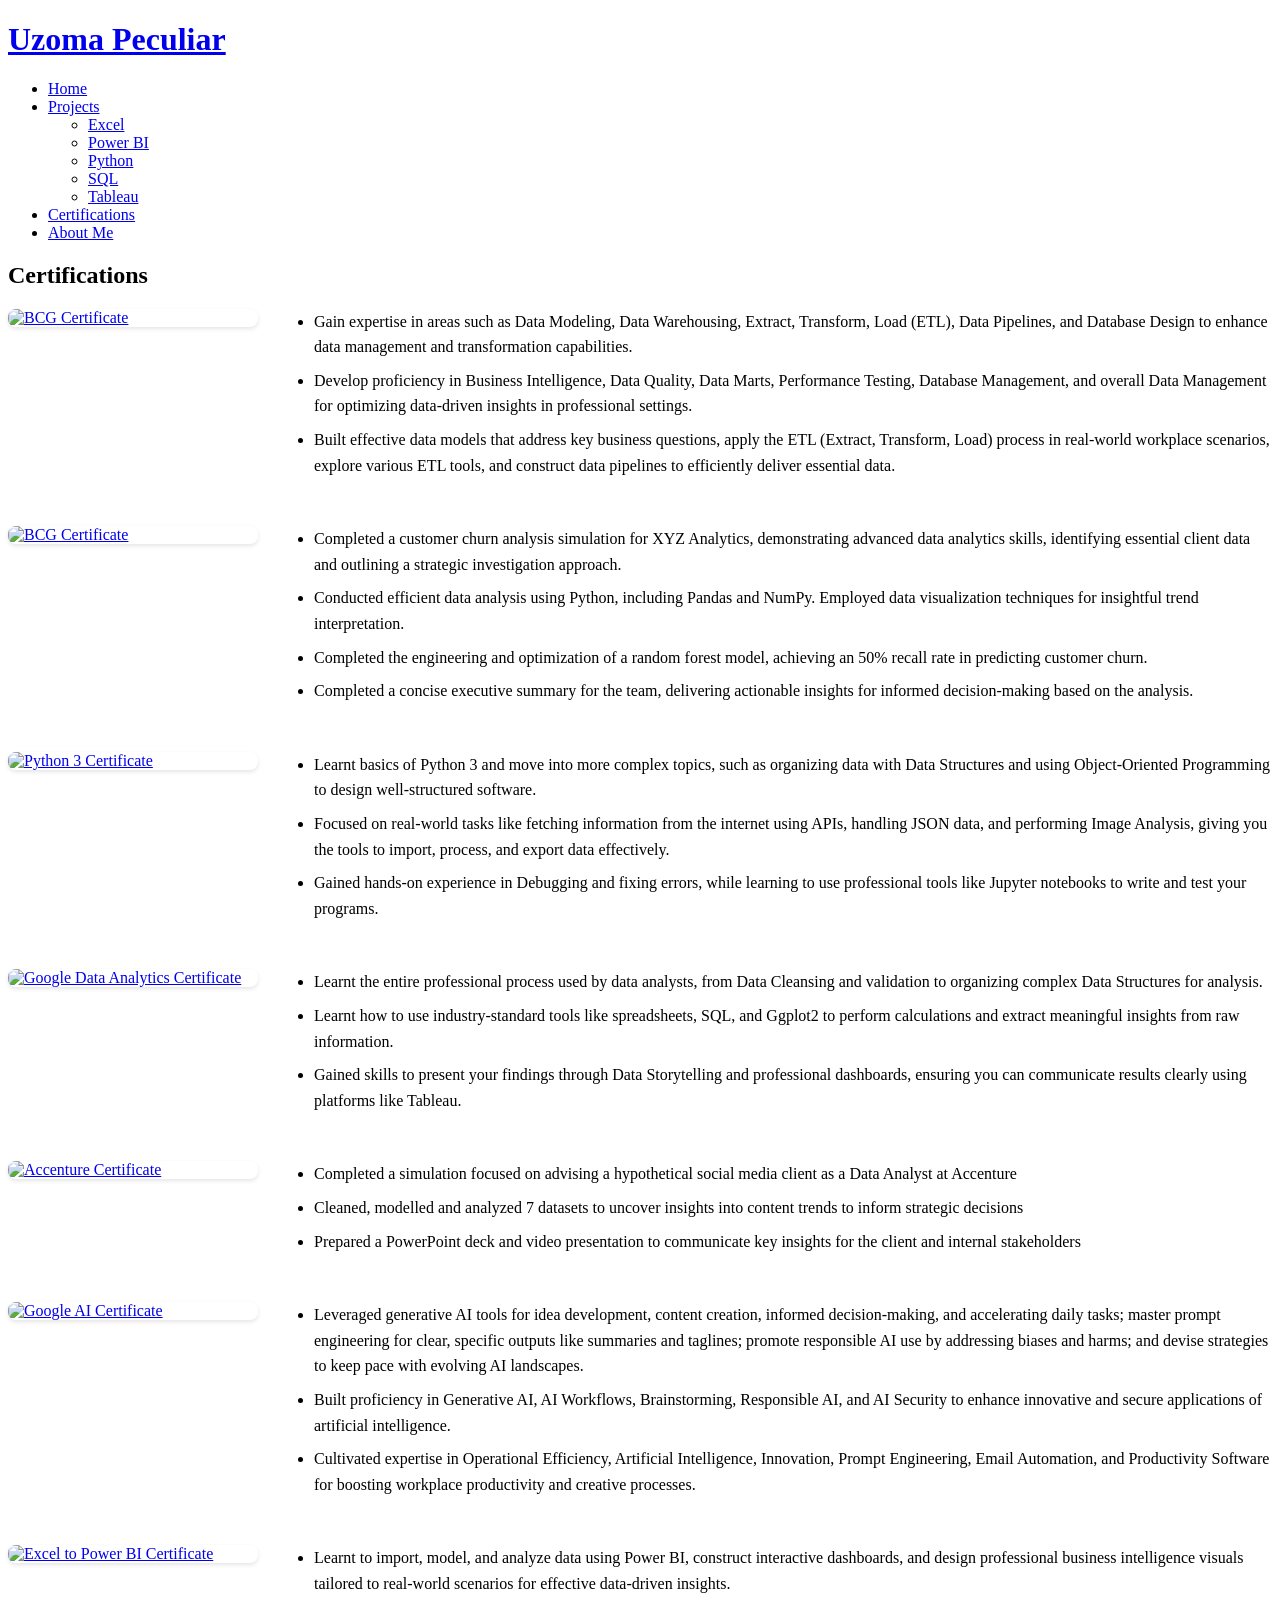
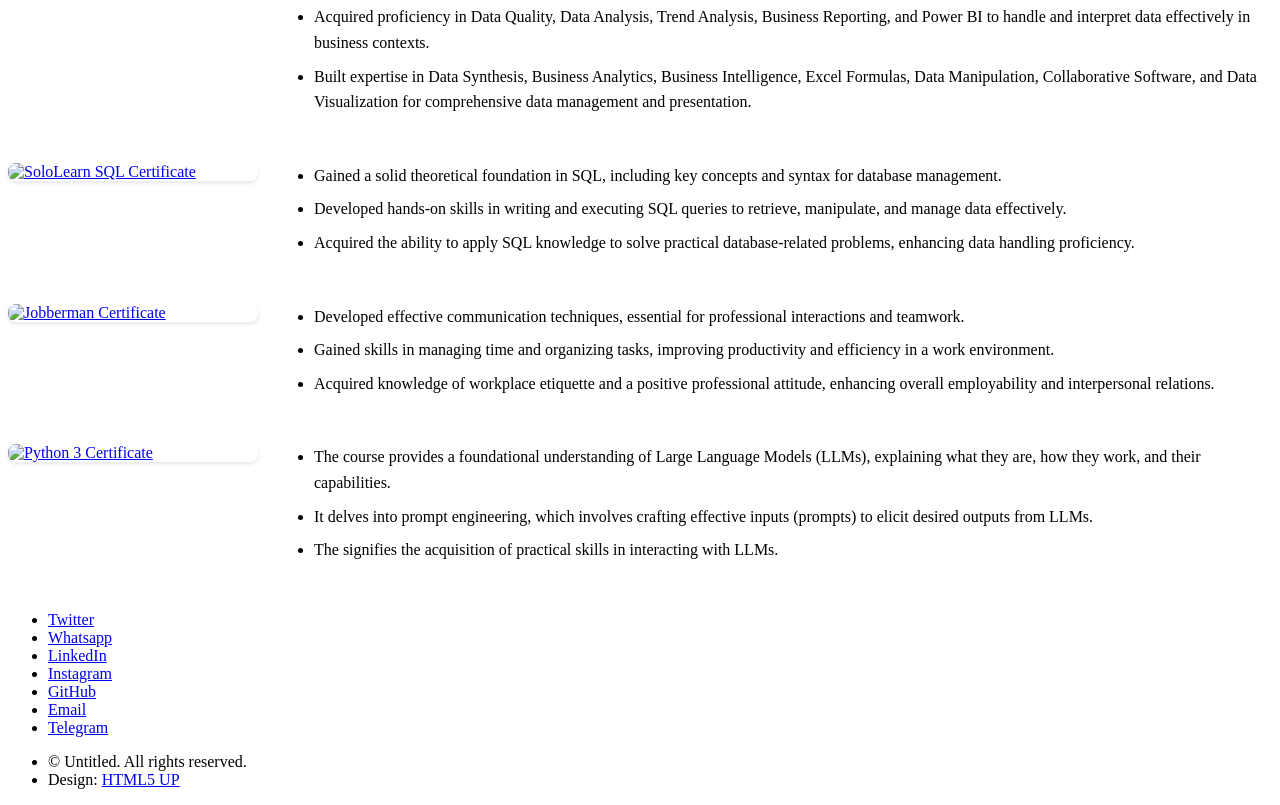
==== Certificates.html @ 3e40eab6 "Add files via upload" ====
<!DOCTYPE HTML>
<html>
	<head>
		<title>Certifications - Data Analyst Portfolio</title>
		<meta charset="utf-8" />
		<meta name="viewport" content="width=device-width, initial-scale=1, user-scalable=no" />
		<link rel="stylesheet" href="assets/css/main.css" />
		<link rel="preconnect" href="https://fonts.googleapis.com">
		<link rel="preconnect" href="https://fonts.gstatic.com" crossorigin>
		<link href="https://fonts.googleapis.com/css2?family=Inter:wght@400;500;600;700&family=Montserrat:wght@400;500;600;700&display=swap" rel="stylesheet">
		<noscript><link rel="stylesheet" href="assets/css/noscript.css" /></noscript>
		<style>
			.certificate-container {
				display: flex;
				align-items: flex-start;
				margin-bottom: 2.5em;
				gap: 2em; /* Adds consistent spacing between image and text */
			}
			.certificate-image {
				flex: 0 0 auto;
				width: 30%; /* Relative width for better scaling */
				max-width: 250px; /* Prevents images from getting too large */
				min-width: 150px; /* Ensures images don't shrink too much */
			}
			.certificate-image img {
				width: 100%;
				height: auto;
				display: block;
				border-radius: 8px; /* Optional: adds subtle rounding for aesthetics */
				box-shadow: 0 2px 4px rgba(0, 0, 0, 0.1); /* Optional: subtle shadow */
			}
			.certificate-text {
				flex: 1;
				font-size: 1em; /* Adjust font size for better readability */
				line-height: 1.6; /* Improves text readability */
			}
			.certificate-text ul {
				margin: 0;
				padding-left: 1.5em;
			}
			.certificate-text li {
				margin-bottom: 0.5em;
			}
			@media screen and (max-width: 768px) {
				.certificate-container {
					flex-direction: column;
					gap: 1.5em;
				}
				.certificate-image {
					width: 100%;
					max-width: 100%;
					min-width: 0;
				}
				.certificate-text {
					font-size: 0.9em;
				}
			}
			@media screen and (max-width: 480px) {
				.certificate-text {
					font-size: 0.85em;
				}
			}
		</style>
	</head>
	<!-- Google Analytics -->
	<script async src="https://www.googletagmanager.com/gtag/js?id=G-QE772HBETN"></script>  <!-- Replace ID -->
	<script>
  		window.dataLayer = window.dataLayer || [];
  		function gtag(){dataLayer.push(arguments);}
  		gtag('js', new Date());
  		gtag('config', 'G-QE772HBETN');
	</script>
	<body class="is-preload">
		<div id="page-wrapper">
			<!-- Header -->
			<header id="header">
				<h1 id="logo"><a href="index.html">Uzoma Peculiar</a></h1>
				<nav id="nav">
					<ul>
						<li><a href="index.html">Home</a></li>
						<li>
							<a href="#">Projects</a>
							<ul>
								<li><a href="Excel.html">Excel</a></li>
								<li><a href="BI.html">Power BI</a></li>
								<li><a href="python.html">Python</a></li>
								<li><a href="SQL.html">SQL</a></li>
								<li><a href="Tab.html">Tableau</a></li>
							</ul>
						</li>
						<li><a href="Certificates.html">Certifications</a></li>
						<li><a href="index.html#one" class="button primary">About Me</a></li>
					</ul>
				</nav>
			</header>

			<!-- Main -->
			<div id="main" class="wrapper style1">
				<div class="container">
					<header class="major">
						<h2>Certifications</h2>
					</header>

					<!-- Text -->
					<section>
                        <div class="certificate-container">
							<div class="certificate-image">
								<a href="https://coursera.org/share/8ca3cbc4584b3843e808d1f9ad4b49d0" target="_blank">
									<img src="Certificates/Coursera AO9XFUJA2C6I_page-0001.jpg" alt="BCG Certificate" />
								</a>
							</div>
							<div class="certificate-text">
								<ul>
									<li>Gain expertise in areas such as Data Modeling, Data Warehousing, Extract, Transform, Load (ETL), Data Pipelines, and Database Design to enhance data management and transformation capabilities.</li>
									<li>Develop proficiency in Business Intelligence, Data Quality, Data Marts, Performance Testing, Database Management, and overall Data Management for optimizing data-driven insights in professional settings.</li>
									<li>Built effective data models that address key business questions, apply the ETL (Extract, Transform, Load) process in real-world workplace scenarios, explore various ETL tools, and construct data pipelines to efficiently deliver essential data.</li>
								</ul>
							</div>
						</div> 

						<div class="certificate-container">
							<div class="certificate-image">
								<a href="https://www.theforage.com/completion-certificates/SKZxezskWgmFjRvj9/Tcz8gTtprzAS4xSoK_SKZxezskWgmFjRvj9_QwXfJtFbDSxPeQeqG_1751233008836_completion_certificate.pdf" target="_blank">
									<img src="Certificates/BCG_completion_certificate_page-0001.jpg" alt="BCG Certificate" />
								</a>
							</div>
							<div class="certificate-text">
								<ul>
									<li>Completed a customer churn analysis simulation for XYZ Analytics, demonstrating advanced data analytics skills, identifying essential client data and outlining a strategic investigation approach.</li>
									<li>Conducted efficient data analysis using Python, including Pandas and NumPy. Employed data visualization techniques for insightful trend interpretation.</li>
									<li>Completed the engineering and optimization of a random forest model, achieving an 50% recall rate in predicting customer churn.</li>
									<li>Completed a concise executive summary for the team, delivering actionable insights for informed decision-making based on the analysis.</li>
								</ul>
							</div>
						</div>

						<div class="certificate-container">
							<div class="certificate-image">
								<a href="https://www.coursera.org/account/accomplishments/specialization/R53RM2UMLELP?utm_source=link&utm_medium=certificate&utm_content=cert_image&utm_campaign=sharing_cta&utm_product=s12n" target="_blank">
									<img src="Certificates/Python 3.jpg" alt="Python 3 Certificate" />
								</a>
							</div>
							<div class="certificate-text">
								<ul>
									<li>Learnt basics of Python 3 and move into more complex topics, such as organizing data with Data Structures and using Object-Oriented Programming to design well-structured software.</li>
									<li>Focused on real-world tasks like fetching information from the internet using APIs, handling JSON data, and performing Image Analysis, giving you the tools to import, process, and export data effectively.</li>
									<li>Gained hands-on experience in Debugging and fixing errors, while learning to use professional tools like Jupyter notebooks to write and test your programs.</li>
								</ul>
							</div>
						</div>

						<div class="certificate-container">
							<div class="certificate-image">
								<a href="https://coursera.org/share/efd870e4b3c6f21b67f868e961a21dbe" target="_blank">
									<img src="Certificates/Google Data Analytics.jpg" alt="Google Data Analytics Certificate" />
								</a>
							</div>
							<div class="certificate-text">
								<ul>
									<li>Learnt the entire professional process used by data analysts, from Data Cleansing and validation to organizing complex Data Structures for analysis.</li>
									<li>Learnt how to use industry-standard tools like spreadsheets, SQL, and Ggplot2 to perform calculations and extract meaningful insights from raw information.</li>
									<li>Gained skills to present your findings through Data Storytelling and professional dashboards, ensuring you can communicate results clearly using platforms like Tableau.</li>
								</ul>
							</div>
						</div>

						<div class="certificate-container">
							<div class="certificate-image">
								<a href="https://www.theforage.com/completion-certificates/Accenture%20North%20America/hzmoNKtzvAzXsEqx8_Accenture%20North%20America_QwXfJtFbDSxPeQeqG_1719681405643_completion_certificate.pdf" target="_blank">
									<img src="Certificates/Accenture North America completion_certificate.jpg" alt="Accenture Certificate" />
								</a>
							</div>
							<div class="certificate-text">
								<ul>
									<li>Completed a simulation focused on advising a hypothetical social media client as a Data Analyst at Accenture</li>
									<li>Cleaned, modelled and analyzed 7 datasets to uncover insights into content trends to inform strategic decisions</li>
									<li>Prepared a PowerPoint deck and video presentation to communicate key insights for the client and internal stakeholders</li>
								</ul>
							</div>
						</div>

						<div class="certificate-container">
							<div class="certificate-image">
								<a href="https://coursera.org/share/68431270faab5f4e072ea39f133b8edf" target="_blank">
									<img src="Certificates/Google AI Cert.jpg" alt="Google AI Certificate" />
								</a>
							</div>
							<div class="certificate-text">
								<ul>
									<li>Leveraged generative AI tools for idea development, content creation, informed decision-making, and accelerating daily tasks; master prompt engineering for clear, specific outputs like summaries and taglines; promote responsible AI use by addressing biases and harms; and devise strategies to keep pace with evolving AI landscapes.</li>
									<li>Built proficiency in Generative AI, AI Workflows, Brainstorming, Responsible AI, and AI Security to enhance innovative and secure applications of artificial intelligence.</li>
									<li>Cultivated expertise in Operational Efficiency, Artificial Intelligence, Innovation, Prompt Engineering, Email Automation, and Productivity Software for boosting workplace productivity and creative processes.</li>
								</ul>
							</div>
						</div>

						<div class="certificate-container">
							<div class="certificate-image">
								<a href="https://coursera.org/share/7cd852e55798df1666f9fe462576fa44" target="_blank">
									<img src="Certificates/Excel to Power BI.jpg" alt="Excel to Power BI Certificate" />
								</a>
							</div>
							<div class="certificate-text">
								<ul>
									<li>Learnt to import, model, and analyze data using Power BI, construct interactive dashboards, and design professional business intelligence visuals tailored to real-world scenarios for effective data-driven insights.</li>
									<li>Acquired proficiency in Data Quality, Data Analysis, Trend Analysis, Business Reporting, and Power BI to handle and interpret data effectively in business contexts.</li>
									<li>Built expertise in Data Synthesis, Business Analytics, Business Intelligence, Excel Formulas, Data Manipulation, Collaborative Software, and Data Visualization for comprehensive data management and presentation.</li>
								</ul>
							</div>
						</div>

						<div class="certificate-container">
							<div class="certificate-image">
								<a href="#" target="_blank">
									<img src="Certificates/sololearn_SQL_certificate.jpg" alt="SoloLearn SQL Certificate" />
								</a>
							</div>
							<div class="certificate-text">
								<ul>
									<li>Gained a solid theoretical foundation in SQL, including key concepts and syntax for database management.</li>
									<li>Developed hands-on skills in writing and executing SQL queries to retrieve, manipulate, and manage data effectively.</li>
									<li>Acquired the ability to apply SQL knowledge to solve practical database-related problems, enhancing data handling proficiency.</li>
								</ul>
							</div>
						</div>

						<div class="certificate-container">
							<div class="certificate-image">
								<a href="#" target="_blank">
									<img src="Certificates/jobberman_certificate.png" alt="Jobberman Certificate" />
								</a>
							</div>
							<div class="certificate-text">
								<ul>
									<li>Developed effective communication techniques, essential for professional interactions and teamwork.</li>
									<li>Gained skills in managing time and organizing tasks, improving productivity and efficiency in a work environment.</li>
									<li>Acquired knowledge of workplace etiquette and a positive professional attitude, enhancing overall employability and interpersonal relations.</li>
								</ul>
							</div>
						</div>

						<div class="certificate-container">
							<div class="certificate-image">
								<a href="#" target="_blank">
									<img src="Certificates/OBTranslate - Covenant University Certificate - Prompt Engineering (LLM)_PDF_page_1.jpg" alt="Python 3 Certificate" />
								</a>
							</div>
							<div class="certificate-text">
								<ul>
									<li>The course provides a foundational understanding of Large Language Models (LLMs), explaining what they are, how they work, and their capabilities.</li>
									<li>It delves into prompt engineering, which involves crafting effective inputs (prompts) to elicit desired outputs from LLMs.</li>
									<li>The signifies the acquisition of practical skills in interacting with LLMs.</li>
								</ul>
							</div>
						</div>
					</section>
				</div>
			</div>

			<!-- Footer -->
			<footer id="footer">
				<ul class="icons">
					<li><a href="#" target="_blank" class="icon brands alt fa-twitter"><span class="label">Twitter</span></a></li>
						<li><a href="https://wa.me/2348162145354?text=Hello%20there!%20I%20am%20interested%20in%20learning%20more%20about%20your%20work." target="_blank" class="icon brands alt fa-whatsapp"><span class="label">Whatsapp</span></a></li>
						<li><a href="https://www.linkedin.com/in/peculiar-uzoma-5a9116235" target="_blank" class="icon brands alt fa-linkedin-in"><span class="label">LinkedIn</span></a></li>
						<li><a href="#" target="_blank" class="icon brands alt fa-instagram"><span class="label">Instagram</span></a></li>
						<li><a href="https://github.com/UzomaPeculiar" target="_blank" class="icon brands alt fa-github"><span class="label">GitHub</span></a></li>
						<li><a href="mailto:uzomapeculiar1@gmail.com?subject=Hello%20there&body=I%20am%20interested%20in%20learning%20more%20about%20your%20work." class="icon solid alt fa-envelope"><span class="label">Email</span></a></li>
						<li><a href="https://t.me/prxua?text=Hello%20there!%20I%20am%20interested%20in%20learning%20more%20about%20your%20work." target="_blank" class="icon brands alt fa-telegram"><span class="label">Telegram</span></a></li>
				</ul>
				<ul class="copyright">
					<li>© Untitled. All rights reserved.</li><li>Design: <a href="http://html5up.net">HTML5 UP</a></li>
				</ul>
			</footer>
		</div>

		<!-- Scripts -->
		<script src="assets/js/jquery.min.js"></script>
		<script src="assets/js/jquery.scrolly.min.js"></script>
		<script src="assets/js/jquery.dropotron.min.js"></script>
		<script src="assets/js/jquery.scrollex.min.js"></script>
		<script src="assets/js/browser.min.js"></script>
		<script src="assets/js/breakpoints.min.js"></script>
		<script src="assets/js/util.js"></script>
		<script src="assets/js/main.js"></script>
	</body>
</html>
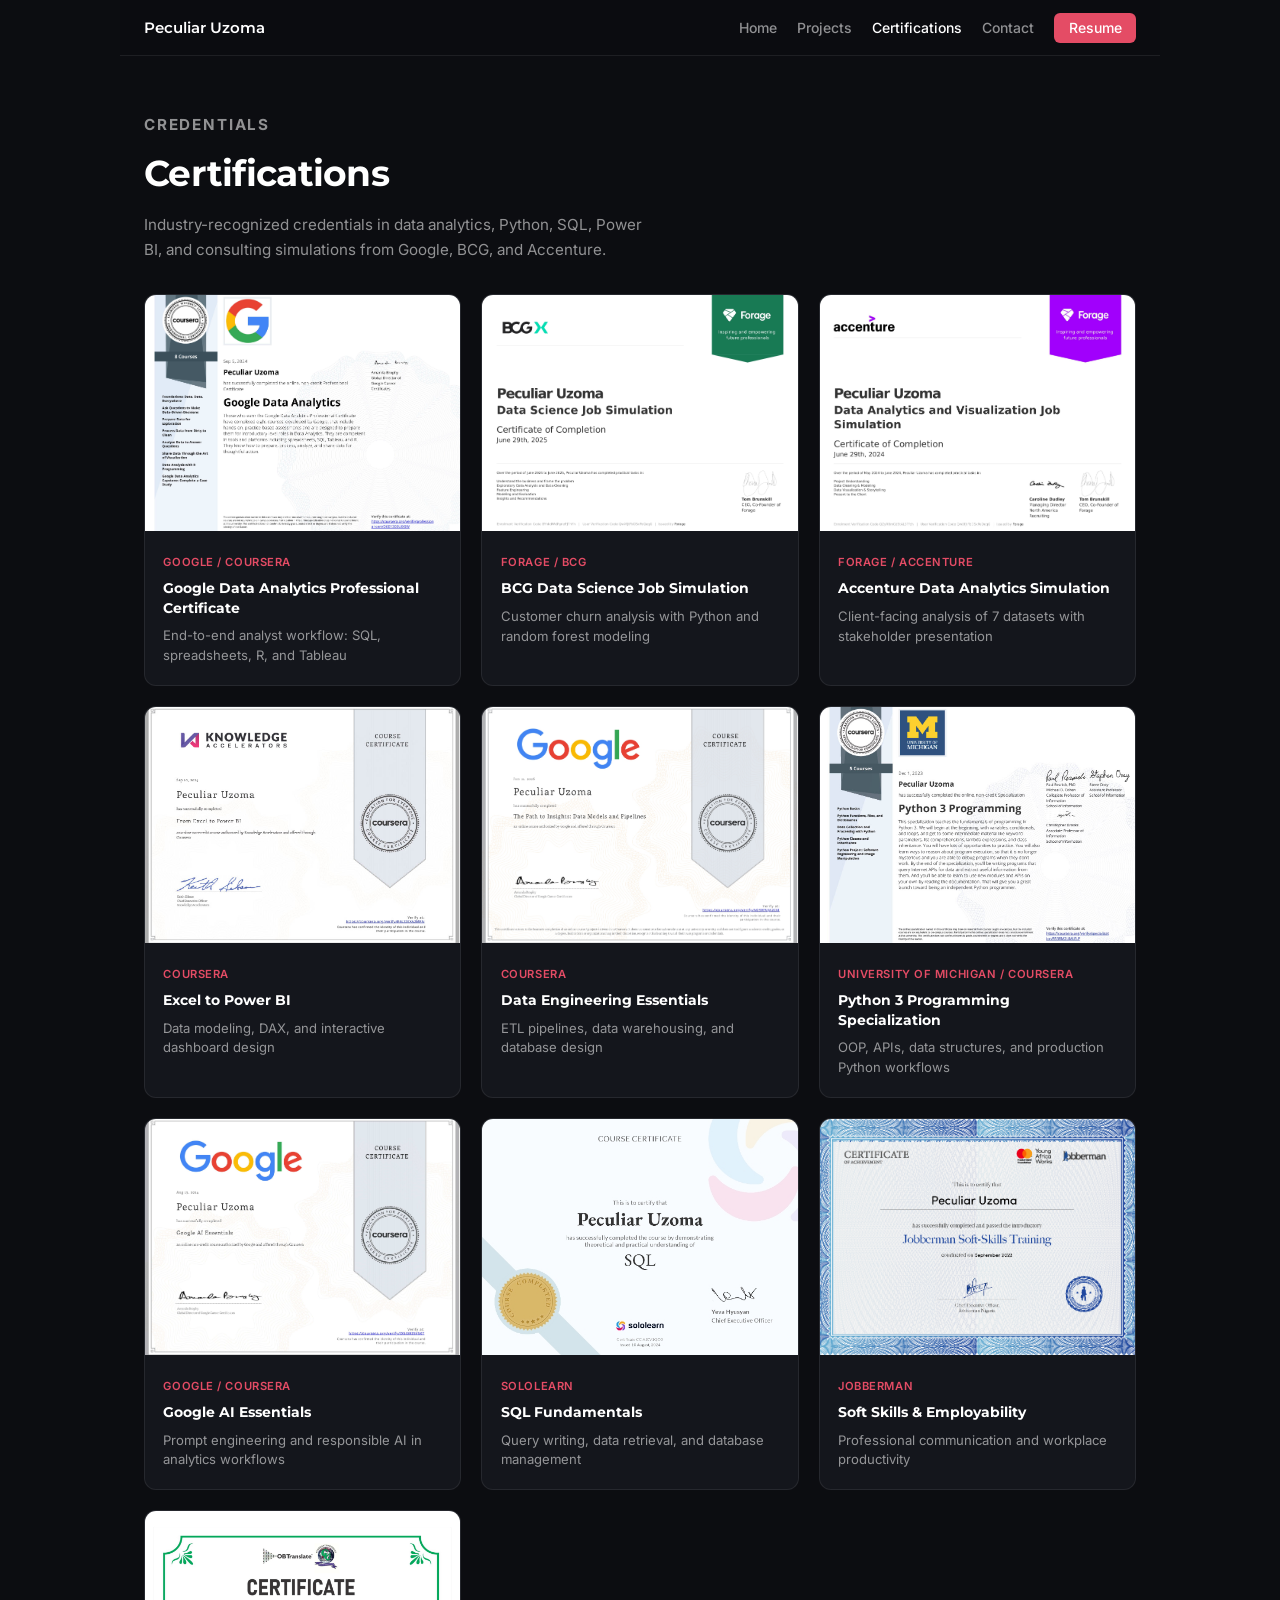
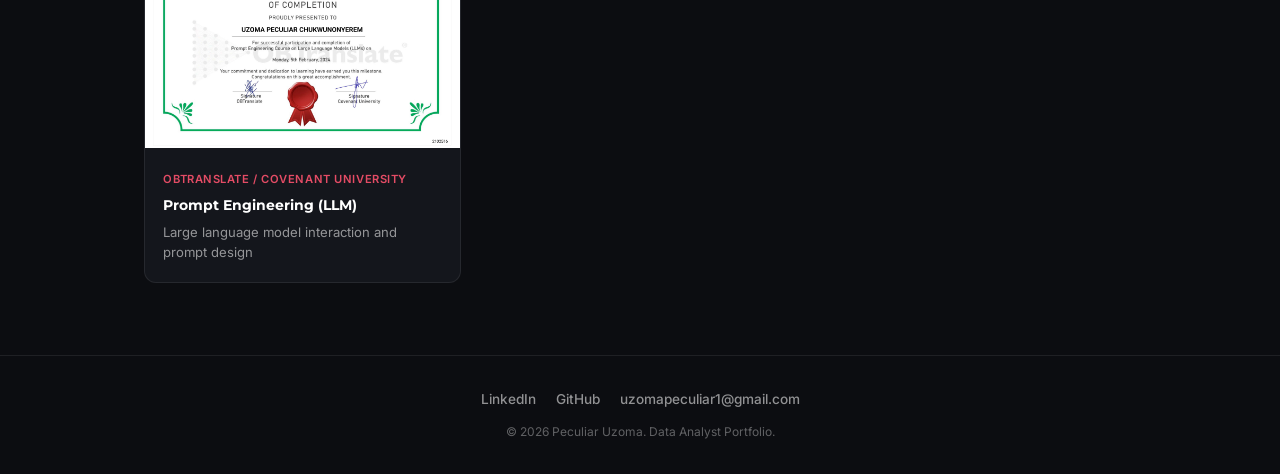
==== commit b2cdc54d: "Refactor Certifications page layout and metadata Updated the structure and styling of the Certificat" ====
--- a/Certificates.html
+++ b/Certificates.html
@@ -1,287 +1,43 @@
 <!DOCTYPE HTML>
-<html>
-	<head>
-		<title>Certifications - Data Analyst Portfolio</title>
-		<meta charset="utf-8" />
-		<meta name="viewport" content="width=device-width, initial-scale=1, user-scalable=no" />
-		<link rel="stylesheet" href="assets/css/main.css" />
-		<link rel="preconnect" href="https://fonts.googleapis.com">
-		<link rel="preconnect" href="https://fonts.gstatic.com" crossorigin>
-		<link href="https://fonts.googleapis.com/css2?family=Inter:wght@400;500;600;700&family=Montserrat:wght@400;500;600;700&display=swap" rel="stylesheet">
-		<noscript><link rel="stylesheet" href="assets/css/noscript.css" /></noscript>
-		<style>
-			.certificate-container {
-				display: flex;
-				align-items: flex-start;
-				margin-bottom: 2.5em;
-				gap: 2em; /* Adds consistent spacing between image and text */
-			}
-			.certificate-image {
-				flex: 0 0 auto;
-				width: 30%; /* Relative width for better scaling */
-				max-width: 250px; /* Prevents images from getting too large */
-				min-width: 150px; /* Ensures images don't shrink too much */
-			}
-			.certificate-image img {
-				width: 100%;
-				height: auto;
-				display: block;
-				border-radius: 8px; /* Optional: adds subtle rounding for aesthetics */
-				box-shadow: 0 2px 4px rgba(0, 0, 0, 0.1); /* Optional: subtle shadow */
-			}
-			.certificate-text {
-				flex: 1;
-				font-size: 1em; /* Adjust font size for better readability */
-				line-height: 1.6; /* Improves text readability */
-			}
-			.certificate-text ul {
-				margin: 0;
-				padding-left: 1.5em;
-			}
-			.certificate-text li {
-				margin-bottom: 0.5em;
-			}
-			@media screen and (max-width: 768px) {
-				.certificate-container {
-					flex-direction: column;
-					gap: 1.5em;
-				}
-				.certificate-image {
-					width: 100%;
-					max-width: 100%;
-					min-width: 0;
-				}
-				.certificate-text {
-					font-size: 0.9em;
-				}
-			}
-			@media screen and (max-width: 480px) {
-				.certificate-text {
-					font-size: 0.85em;
-				}
-			}
-		</style>
-	</head>
-	<!-- Google Analytics -->
-	<script async src="https://www.googletagmanager.com/gtag/js?id=G-QE772HBETN"></script>  <!-- Replace ID -->
-	<script>
-  		window.dataLayer = window.dataLayer || [];
-  		function gtag(){dataLayer.push(arguments);}
-  		gtag('js', new Date());
-  		gtag('config', 'G-QE772HBETN');
-	</script>
-	<body class="is-preload">
-		<div id="page-wrapper">
-			<!-- Header -->
-			<header id="header">
-				<h1 id="logo"><a href="index.html">Uzoma Peculiar</a></h1>
-				<nav id="nav">
-					<ul>
-						<li><a href="index.html">Home</a></li>
-						<li>
-							<a href="#">Projects</a>
-							<ul>
-								<li><a href="Excel.html">Excel</a></li>
-								<li><a href="BI.html">Power BI</a></li>
-								<li><a href="python.html">Python</a></li>
-								<li><a href="SQL.html">SQL</a></li>
-								<li><a href="Tab.html">Tableau</a></li>
-							</ul>
-						</li>
-						<li><a href="Certificates.html">Certifications</a></li>
-						<li><a href="index.html#one" class="button primary">About Me</a></li>
-					</ul>
-				</nav>
-			</header>
+<html lang="en">
+<head>
+	<title>Certifications — Peculiar Uzoma</title>
+	<meta charset="utf-8" />
+	<meta name="viewport" content="width=device-width, initial-scale=1" />
+	<meta name="description" content="Professional certifications including Google Data Analytics, BCG, Accenture, and more." />
+	<link rel="stylesheet" href="assets/css/site.css" />
+	<link rel="stylesheet" href="assets/css/fontawesome-all.min.css" />
+	<link rel="preconnect" href="https://fonts.googleapis.com">
+	<link rel="preconnect" href="https://fonts.gstatic.com" crossorigin>
+	<link href="https://fonts.googleapis.com/css2?family=Inter:wght@400;500;600&family=Montserrat:wght@600;700&display=swap" rel="stylesheet">
+</head>
+<script async src="https://www.googletagmanager.com/gtag/js?id=G-QE772HBETN"></script>
+<script>
+	window.dataLayer = window.dataLayer || [];
+	function gtag(){dataLayer.push(arguments);}
+	gtag('js', new Date());
+	gtag('config', 'G-QE772HBETN');
+</script>
+<body>
 
-			<!-- Main -->
-			<div id="main" class="wrapper style1">
-				<div class="container">
-					<header class="major">
-						<h2>Certifications</h2>
-					</header>
+	<header class="site-header" data-site-header></header>
 
-					<!-- Text -->
-					<section>
-                        <div class="certificate-container">
-							<div class="certificate-image">
-								<a href="https://coursera.org/share/8ca3cbc4584b3843e808d1f9ad4b49d0" target="_blank">
-									<img src="Certificates/Coursera AO9XFUJA2C6I_page-0001.jpg" alt="BCG Certificate" />
-								</a>
-							</div>
-							<div class="certificate-text">
-								<ul>
-									<li>Gain expertise in areas such as Data Modeling, Data Warehousing, Extract, Transform, Load (ETL), Data Pipelines, and Database Design to enhance data management and transformation capabilities.</li>
-									<li>Develop proficiency in Business Intelligence, Data Quality, Data Marts, Performance Testing, Database Management, and overall Data Management for optimizing data-driven insights in professional settings.</li>
-									<li>Built effective data models that address key business questions, apply the ETL (Extract, Transform, Load) process in real-world workplace scenarios, explore various ETL tools, and construct data pipelines to efficiently deliver essential data.</li>
-								</ul>
-							</div>
-						</div> 
-
-						<div class="certificate-container">
-							<div class="certificate-image">
-								<a href="https://www.theforage.com/completion-certificates/SKZxezskWgmFjRvj9/Tcz8gTtprzAS4xSoK_SKZxezskWgmFjRvj9_QwXfJtFbDSxPeQeqG_1751233008836_completion_certificate.pdf" target="_blank">
-									<img src="Certificates/BCG_completion_certificate_page-0001.jpg" alt="BCG Certificate" />
-								</a>
-							</div>
-							<div class="certificate-text">
-								<ul>
-									<li>Completed a customer churn analysis simulation for XYZ Analytics, demonstrating advanced data analytics skills, identifying essential client data and outlining a strategic investigation approach.</li>
-									<li>Conducted efficient data analysis using Python, including Pandas and NumPy. Employed data visualization techniques for insightful trend interpretation.</li>
-									<li>Completed the engineering and optimization of a random forest model, achieving an 50% recall rate in predicting customer churn.</li>
-									<li>Completed a concise executive summary for the team, delivering actionable insights for informed decision-making based on the analysis.</li>
-								</ul>
-							</div>
-						</div>
-
-						<div class="certificate-container">
-							<div class="certificate-image">
-								<a href="https://www.coursera.org/account/accomplishments/specialization/R53RM2UMLELP?utm_source=link&utm_medium=certificate&utm_content=cert_image&utm_campaign=sharing_cta&utm_product=s12n" target="_blank">
-									<img src="Certificates/Python 3.jpg" alt="Python 3 Certificate" />
-								</a>
-							</div>
-							<div class="certificate-text">
-								<ul>
-									<li>Learnt basics of Python 3 and move into more complex topics, such as organizing data with Data Structures and using Object-Oriented Programming to design well-structured software.</li>
-									<li>Focused on real-world tasks like fetching information from the internet using APIs, handling JSON data, and performing Image Analysis, giving you the tools to import, process, and export data effectively.</li>
-									<li>Gained hands-on experience in Debugging and fixing errors, while learning to use professional tools like Jupyter notebooks to write and test your programs.</li>
-								</ul>
-							</div>
-						</div>
-
-						<div class="certificate-container">
-							<div class="certificate-image">
-								<a href="https://coursera.org/share/efd870e4b3c6f21b67f868e961a21dbe" target="_blank">
-									<img src="Certificates/Google Data Analytics.jpg" alt="Google Data Analytics Certificate" />
-								</a>
-							</div>
-							<div class="certificate-text">
-								<ul>
-									<li>Learnt the entire professional process used by data analysts, from Data Cleansing and validation to organizing complex Data Structures for analysis.</li>
-									<li>Learnt how to use industry-standard tools like spreadsheets, SQL, and Ggplot2 to perform calculations and extract meaningful insights from raw information.</li>
-									<li>Gained skills to present your findings through Data Storytelling and professional dashboards, ensuring you can communicate results clearly using platforms like Tableau.</li>
-								</ul>
-							</div>
-						</div>
-
-						<div class="certificate-container">
-							<div class="certificate-image">
-								<a href="https://www.theforage.com/completion-certificates/Accenture%20North%20America/hzmoNKtzvAzXsEqx8_Accenture%20North%20America_QwXfJtFbDSxPeQeqG_1719681405643_completion_certificate.pdf" target="_blank">
-									<img src="Certificates/Accenture North America completion_certificate.jpg" alt="Accenture Certificate" />
-								</a>
-							</div>
-							<div class="certificate-text">
-								<ul>
-									<li>Completed a simulation focused on advising a hypothetical social media client as a Data Analyst at Accenture</li>
-									<li>Cleaned, modelled and analyzed 7 datasets to uncover insights into content trends to inform strategic decisions</li>
-									<li>Prepared a PowerPoint deck and video presentation to communicate key insights for the client and internal stakeholders</li>
-								</ul>
-							</div>
-						</div>
-
-						<div class="certificate-container">
-							<div class="certificate-image">
-								<a href="https://coursera.org/share/68431270faab5f4e072ea39f133b8edf" target="_blank">
-									<img src="Certificates/Google AI Cert.jpg" alt="Google AI Certificate" />
-								</a>
-							</div>
-							<div class="certificate-text">
-								<ul>
-									<li>Leveraged generative AI tools for idea development, content creation, informed decision-making, and accelerating daily tasks; master prompt engineering for clear, specific outputs like summaries and taglines; promote responsible AI use by addressing biases and harms; and devise strategies to keep pace with evolving AI landscapes.</li>
-									<li>Built proficiency in Generative AI, AI Workflows, Brainstorming, Responsible AI, and AI Security to enhance innovative and secure applications of artificial intelligence.</li>
-									<li>Cultivated expertise in Operational Efficiency, Artificial Intelligence, Innovation, Prompt Engineering, Email Automation, and Productivity Software for boosting workplace productivity and creative processes.</li>
-								</ul>
-							</div>
-						</div>
-
-						<div class="certificate-container">
-							<div class="certificate-image">
-								<a href="https://coursera.org/share/7cd852e55798df1666f9fe462576fa44" target="_blank">
-									<img src="Certificates/Excel to Power BI.jpg" alt="Excel to Power BI Certificate" />
-								</a>
-							</div>
-							<div class="certificate-text">
-								<ul>
-									<li>Learnt to import, model, and analyze data using Power BI, construct interactive dashboards, and design professional business intelligence visuals tailored to real-world scenarios for effective data-driven insights.</li>
-									<li>Acquired proficiency in Data Quality, Data Analysis, Trend Analysis, Business Reporting, and Power BI to handle and interpret data effectively in business contexts.</li>
-									<li>Built expertise in Data Synthesis, Business Analytics, Business Intelligence, Excel Formulas, Data Manipulation, Collaborative Software, and Data Visualization for comprehensive data management and presentation.</li>
-								</ul>
-							</div>
-						</div>
-
-						<div class="certificate-container">
-							<div class="certificate-image">
-								<a href="#" target="_blank">
-									<img src="Certificates/sololearn_SQL_certificate.jpg" alt="SoloLearn SQL Certificate" />
-								</a>
-							</div>
-							<div class="certificate-text">
-								<ul>
-									<li>Gained a solid theoretical foundation in SQL, including key concepts and syntax for database management.</li>
-									<li>Developed hands-on skills in writing and executing SQL queries to retrieve, manipulate, and manage data effectively.</li>
-									<li>Acquired the ability to apply SQL knowledge to solve practical database-related problems, enhancing data handling proficiency.</li>
-								</ul>
-							</div>
-						</div>
-
-						<div class="certificate-container">
-							<div class="certificate-image">
-								<a href="#" target="_blank">
-									<img src="Certificates/jobberman_certificate.png" alt="Jobberman Certificate" />
-								</a>
-							</div>
-							<div class="certificate-text">
-								<ul>
-									<li>Developed effective communication techniques, essential for professional interactions and teamwork.</li>
-									<li>Gained skills in managing time and organizing tasks, improving productivity and efficiency in a work environment.</li>
-									<li>Acquired knowledge of workplace etiquette and a positive professional attitude, enhancing overall employability and interpersonal relations.</li>
-								</ul>
-							</div>
-						</div>
-
-						<div class="certificate-container">
-							<div class="certificate-image">
-								<a href="#" target="_blank">
-									<img src="Certificates/OBTranslate - Covenant University Certificate - Prompt Engineering (LLM)_PDF_page_1.jpg" alt="Python 3 Certificate" />
-								</a>
-							</div>
-							<div class="certificate-text">
-								<ul>
-									<li>The course provides a foundational understanding of Large Language Models (LLMs), explaining what they are, how they work, and their capabilities.</li>
-									<li>It delves into prompt engineering, which involves crafting effective inputs (prompts) to elicit desired outputs from LLMs.</li>
-									<li>The signifies the acquisition of practical skills in interacting with LLMs.</li>
-								</ul>
-							</div>
-						</div>
-					</section>
-				</div>
-			</div>
-
-			<!-- Footer -->
-			<footer id="footer">
-				<ul class="icons">
-					<li><a href="#" target="_blank" class="icon brands alt fa-twitter"><span class="label">Twitter</span></a></li>
-						<li><a href="https://wa.me/2348162145354?text=Hello%20there!%20I%20am%20interested%20in%20learning%20more%20about%20your%20work." target="_blank" class="icon brands alt fa-whatsapp"><span class="label">Whatsapp</span></a></li>
-						<li><a href="https://www.linkedin.com/in/peculiar-uzoma-5a9116235" target="_blank" class="icon brands alt fa-linkedin-in"><span class="label">LinkedIn</span></a></li>
-						<li><a href="#" target="_blank" class="icon brands alt fa-instagram"><span class="label">Instagram</span></a></li>
-						<li><a href="https://github.com/UzomaPeculiar" target="_blank" class="icon brands alt fa-github"><span class="label">GitHub</span></a></li>
-						<li><a href="mailto:uzomapeculiar1@gmail.com?subject=Hello%20there&body=I%20am%20interested%20in%20learning%20more%20about%20your%20work." class="icon solid alt fa-envelope"><span class="label">Email</span></a></li>
-						<li><a href="https://t.me/prxua?text=Hello%20there!%20I%20am%20interested%20in%20learning%20more%20about%20your%20work." target="_blank" class="icon brands alt fa-telegram"><span class="label">Telegram</span></a></li>
-				</ul>
-				<ul class="copyright">
-					<li>© Untitled. All rights reserved.</li><li>Design: <a href="http://html5up.net">HTML5 UP</a></li>
-				</ul>
-			</footer>
+	<main>
+		<div class="page-hero">
+			<p class="section-label">Credentials</p>
+			<h1>Certifications</h1>
+			<p>Industry-recognized credentials in data analytics, Python, SQL, Power BI, and consulting simulations from Google, BCG, and Accenture.</p>
 		</div>
 
-		<!-- Scripts -->
-		<script src="assets/js/jquery.min.js"></script>
-		<script src="assets/js/jquery.scrolly.min.js"></script>
-		<script src="assets/js/jquery.dropotron.min.js"></script>
-		<script src="assets/js/jquery.scrollex.min.js"></script>
-		<script src="assets/js/browser.min.js"></script>
-		<script src="assets/js/breakpoints.min.js"></script>
-		<script src="assets/js/util.js"></script>
-		<script src="assets/js/main.js"></script>
-	</body>
-</html>+		<section class="page-section" style="padding-top: 0;">
+			<div class="certs-grid" id="certificates-grid"></div>
+		</section>
+	</main>
+
+	<footer class="site-footer" data-site-footer></footer>
+
+	<script src="assets/js/data.js"></script>
+	<script src="assets/js/site.js"></script>
+	<script>initCertificatesPage();</script>
+</body>
+</html>
--- a/assets/css/site.css
+++ b/assets/css/site.css
@@ -0,0 +1,707 @@
+:root {
+	--bg: #0c0d11;
+	--surface: #14161c;
+	--surface-2: #1a1d26;
+	--text: rgba(255, 255, 255, 0.88);
+	--muted: rgba(255, 255, 255, 0.55);
+	--accent: #e44c65;
+	--accent-soft: rgba(228, 76, 101, 0.12);
+	--accent-glow: rgba(228, 76, 101, 0.25);
+	--border: rgba(255, 255, 255, 0.08);
+	--radius: 12px;
+	--max: 1040px;
+}
+
+*, *::before, *::after { box-sizing: border-box; margin: 0; padding: 0; }
+
+html { scroll-behavior: smooth; }
+
+body {
+	background: var(--bg);
+	color: var(--text);
+	font-family: 'Inter', -apple-system, BlinkMacSystemFont, 'Segoe UI', sans-serif;
+	font-size: 16px;
+	line-height: 1.65;
+	-webkit-font-smoothing: antialiased;
+}
+
+a { color: var(--accent); text-decoration: none; transition: color 0.2s, opacity 0.2s; }
+a:hover { opacity: 0.88; }
+img { display: block; max-width: 100%; }
+
+/* Header */
+
+.site-header {
+	position: sticky;
+	top: 0;
+	z-index: 100;
+	display: flex;
+	align-items: center;
+	justify-content: space-between;
+	padding: 0.9rem 1.5rem;
+	max-width: var(--max);
+	margin: 0 auto;
+	background: rgba(12, 13, 17, 0.9);
+	backdrop-filter: blur(14px);
+	border-bottom: 1px solid var(--border);
+}
+
+.logo {
+	font-family: 'Montserrat', sans-serif;
+	font-weight: 600;
+	font-size: 0.95rem;
+	color: #fff;
+}
+
+.site-nav {
+	display: flex;
+	align-items: center;
+	gap: 1.25rem;
+	list-style: none;
+}
+
+.site-nav a {
+	color: var(--muted);
+	font-size: 0.875rem;
+	font-weight: 500;
+}
+
+.site-nav a:hover,
+.site-nav a.active { color: #fff; opacity: 1; }
+
+.nav-resume {
+	padding: 0.4rem 0.9rem !important;
+	background: var(--accent);
+	color: #fff !important;
+	border-radius: 6px;
+}
+
+.nav-resume:hover { background: #d43d56; opacity: 1 !important; }
+
+.nav-toggle {
+	display: none;
+	background: none;
+	border: none;
+	color: #fff;
+	font-size: 1.2rem;
+	cursor: pointer;
+}
+
+/* Buttons */
+
+.btn {
+	display: inline-flex;
+	align-items: center;
+	gap: 0.45rem;
+	padding: 0.7rem 1.35rem;
+	border-radius: 8px;
+	font-size: 0.875rem;
+	font-weight: 600;
+	border: none;
+	cursor: pointer;
+	transition: transform 0.15s, background 0.15s, box-shadow 0.15s;
+}
+
+.btn:hover { opacity: 1; transform: translateY(-1px); }
+
+.btn-primary {
+	background: var(--accent);
+	color: #fff;
+	box-shadow: 0 4px 20px var(--accent-glow);
+}
+
+.btn-ghost {
+	background: var(--surface);
+	color: #fff;
+	border: 1px solid var(--border);
+}
+
+.btn-ghost:hover { border-color: rgba(255,255,255,0.2); }
+
+/* Hero */
+
+.hero {
+	max-width: var(--max);
+	margin: 0 auto;
+	padding: 4rem 1.5rem 3rem;
+	display: grid;
+	grid-template-columns: 1fr auto;
+	gap: 3rem;
+	align-items: center;
+}
+
+.hero-badge {
+	display: inline-flex;
+	align-items: center;
+	gap: 0.4rem;
+	padding: 0.35rem 0.75rem;
+	background: var(--accent-soft);
+	border: 1px solid rgba(228, 76, 101, 0.25);
+	border-radius: 999px;
+	font-size: 0.75rem;
+	font-weight: 600;
+	color: var(--accent);
+	margin-bottom: 1rem;
+}
+
+.hero-badge .dot {
+	width: 6px;
+	height: 6px;
+	background: #4ade80;
+	border-radius: 50%;
+}
+
+.hero h1 {
+	font-family: 'Montserrat', sans-serif;
+	font-size: clamp(2.1rem, 5vw, 3rem);
+	font-weight: 700;
+	color: #fff;
+	line-height: 1.12;
+	letter-spacing: -0.03em;
+	margin-bottom: 0.6rem;
+}
+
+.hero .role {
+	font-size: 1.15rem;
+	color: var(--muted);
+	margin-bottom: 1rem;
+}
+
+.hero .role strong { color: #fff; font-weight: 600; }
+
+.hero .tagline {
+	color: var(--muted);
+	font-size: 1.05rem;
+	max-width: 34rem;
+	margin-bottom: 1.75rem;
+	line-height: 1.7;
+}
+
+.hero-actions { display: flex; flex-wrap: wrap; gap: 0.75rem; }
+
+.hero-photo {
+	width: 168px;
+	height: 168px;
+	border-radius: 50%;
+	object-fit: cover;
+	border: 3px solid var(--border);
+	box-shadow: 0 12px 40px rgba(0, 0, 0, 0.5);
+}
+
+/* Stats */
+
+.stats-bar {
+	max-width: var(--max);
+	margin: 0 auto 3rem;
+	padding: 0 1.5rem;
+	display: grid;
+	grid-template-columns: repeat(4, 1fr);
+	gap: 1rem;
+}
+
+.stat {
+	background: var(--surface);
+	border: 1px solid var(--border);
+	border-radius: var(--radius);
+	padding: 1.15rem 1rem;
+	text-align: center;
+}
+
+.stat strong {
+	display: block;
+	font-family: 'Montserrat', sans-serif;
+	font-size: 1.35rem;
+	color: #fff;
+	margin-bottom: 0.2rem;
+}
+
+.stat span {
+	font-size: 0.78rem;
+	color: var(--muted);
+	text-transform: uppercase;
+	letter-spacing: 0.04em;
+}
+
+/* Sections */
+
+.page-section {
+	max-width: var(--max);
+	margin: 0 auto;
+	padding: 0 1.5rem 4.5rem;
+}
+
+.section-label {
+	font-size: 0.72rem;
+	font-weight: 700;
+	text-transform: uppercase;
+	letter-spacing: 0.12em;
+	color: var(--accent);
+	margin-bottom: 0.45rem;
+}
+
+.page-section h2 {
+	font-family: 'Montserrat', sans-serif;
+	font-size: 1.6rem;
+	font-weight: 700;
+	color: #fff;
+	margin-bottom: 1rem;
+	letter-spacing: -0.02em;
+}
+
+.section-intro {
+	color: var(--muted);
+	max-width: 38rem;
+	margin-bottom: 2rem;
+	font-size: 0.95rem;
+}
+
+.section-header-row {
+	display: flex;
+	align-items: flex-end;
+	justify-content: space-between;
+	gap: 1rem;
+	flex-wrap: wrap;
+	margin-bottom: 1.5rem;
+}
+
+.section-header-row h2 { margin-bottom: 0; }
+
+.text-link {
+	font-size: 0.875rem;
+	font-weight: 600;
+	white-space: nowrap;
+}
+
+/* About grid */
+
+.about-grid {
+	display: grid;
+	grid-template-columns: 1fr 1fr;
+	gap: 2rem;
+}
+
+.about-text { color: var(--muted); font-size: 0.95rem; }
+
+.education-card {
+	background: var(--surface);
+	border: 1px solid var(--border);
+	border-radius: var(--radius);
+	padding: 1.25rem 1.5rem;
+}
+
+.education-card h3 {
+	font-family: 'Montserrat', sans-serif;
+	font-size: 0.95rem;
+	color: #fff;
+	margin-bottom: 0.25rem;
+}
+
+.education-card p { font-size: 0.875rem; color: var(--muted); }
+
+/* Skills */
+
+.skills-grid {
+	display: grid;
+	grid-template-columns: repeat(2, 1fr);
+	gap: 1.25rem;
+}
+
+.skill-group {
+	background: var(--surface);
+	border: 1px solid var(--border);
+	border-radius: var(--radius);
+	padding: 1.15rem 1.25rem;
+}
+
+.skill-group h3 {
+	font-size: 0.8rem;
+	font-weight: 600;
+	color: var(--muted);
+	text-transform: uppercase;
+	letter-spacing: 0.06em;
+	margin-bottom: 0.75rem;
+}
+
+.skills { display: flex; flex-wrap: wrap; gap: 0.45rem; }
+
+.skill {
+	padding: 0.3rem 0.75rem;
+	background: var(--surface-2);
+	border: 1px solid var(--border);
+	border-radius: 999px;
+	font-size: 0.78rem;
+	color: var(--text);
+}
+
+/* Experience */
+
+.experience-list { display: flex; flex-direction: column; gap: 1.25rem; }
+
+.experience-item {
+	background: var(--surface);
+	border: 1px solid var(--border);
+	border-radius: var(--radius);
+	padding: 1.25rem 1.5rem;
+}
+
+.experience-head {
+	display: flex;
+	justify-content: space-between;
+	align-items: flex-start;
+	gap: 1rem;
+	margin-bottom: 0.75rem;
+}
+
+.experience-item h3 {
+	font-family: 'Montserrat', sans-serif;
+	font-size: 0.95rem;
+	color: #fff;
+}
+
+.experience-org { font-size: 0.875rem; color: var(--accent); margin-top: 0.15rem; }
+
+.experience-period {
+	font-size: 0.8rem;
+	color: var(--muted);
+	white-space: nowrap;
+}
+
+.experience-item ul {
+	padding-left: 1.15rem;
+	color: var(--muted);
+	font-size: 0.875rem;
+}
+
+.experience-item li { margin-bottom: 0.3rem; }
+
+/* Projects */
+
+.projects-grid {
+	display: grid;
+	grid-template-columns: repeat(auto-fill, minmax(300px, 1fr));
+	gap: 1.25rem;
+}
+
+.project-card {
+	display: block;
+	background: var(--surface);
+	border: 1px solid var(--border);
+	border-radius: var(--radius);
+	overflow: hidden;
+	color: inherit;
+	transition: border-color 0.2s, transform 0.2s, box-shadow 0.2s;
+}
+
+.project-card:hover {
+	border-color: rgba(228, 76, 101, 0.35);
+	transform: translateY(-3px);
+	box-shadow: 0 8px 30px rgba(0, 0, 0, 0.3);
+	opacity: 1;
+}
+
+.project-card img {
+	width: 100%;
+	aspect-ratio: 16 / 10;
+	object-fit: cover;
+	background: var(--surface-2);
+}
+
+.project-card-body { padding: 1.1rem 1.2rem 1.25rem; }
+
+.project-tool {
+	display: inline-block;
+	font-size: 0.68rem;
+	font-weight: 700;
+	text-transform: uppercase;
+	letter-spacing: 0.06em;
+	color: var(--accent);
+	margin-bottom: 0.4rem;
+}
+
+.project-card h3 {
+	font-family: 'Montserrat', sans-serif;
+	font-size: 0.95rem;
+	font-weight: 600;
+	color: #fff;
+	margin-bottom: 0.4rem;
+}
+
+.project-impact {
+	font-size: 0.85rem;
+	color: #fff;
+	font-weight: 500;
+	margin-bottom: 0.35rem;
+	line-height: 1.45;
+}
+
+.project-desc {
+	font-size: 0.82rem;
+	color: var(--muted);
+	line-height: 1.5;
+	display: -webkit-box;
+	-webkit-line-clamp: 2;
+	-webkit-box-orient: vertical;
+	overflow: hidden;
+}
+
+/* Filters */
+
+.filter-bar {
+	display: flex;
+	flex-wrap: wrap;
+	gap: 0.5rem;
+	margin-bottom: 1.75rem;
+}
+
+.filter-btn {
+	padding: 0.45rem 1rem;
+	background: var(--surface);
+	border: 1px solid var(--border);
+	border-radius: 999px;
+	font-size: 0.8rem;
+	font-weight: 500;
+	color: var(--muted);
+	cursor: pointer;
+	transition: all 0.15s;
+	font-family: inherit;
+}
+
+.filter-btn:hover { color: #fff; border-color: rgba(255,255,255,0.2); }
+
+.filter-btn.active {
+	background: var(--accent-soft);
+	border-color: rgba(228, 76, 101, 0.4);
+	color: #fff;
+}
+
+/* Certificates */
+
+.certs-grid {
+	display: grid;
+	grid-template-columns: repeat(auto-fill, minmax(280px, 1fr));
+	gap: 1.25rem;
+}
+
+.cert-card {
+	display: flex;
+	flex-direction: column;
+	background: var(--surface);
+	border: 1px solid var(--border);
+	border-radius: var(--radius);
+	overflow: hidden;
+	color: inherit;
+	transition: border-color 0.2s, transform 0.2s;
+}
+
+.cert-card:hover {
+	border-color: rgba(228, 76, 101, 0.35);
+	transform: translateY(-2px);
+	opacity: 1;
+}
+
+.cert-card img {
+	width: 100%;
+	aspect-ratio: 4 / 3;
+	object-fit: cover;
+	background: var(--surface-2);
+}
+
+.cert-card-body { padding: 1rem 1.15rem 1.2rem; flex: 1; }
+
+.cert-issuer {
+	font-size: 0.7rem;
+	font-weight: 600;
+	text-transform: uppercase;
+	letter-spacing: 0.05em;
+	color: var(--accent);
+}
+
+.cert-card h3 {
+	font-family: 'Montserrat', sans-serif;
+	font-size: 0.9rem;
+	color: #fff;
+	margin: 0.35rem 0 0.5rem;
+	line-height: 1.35;
+}
+
+.cert-card p { font-size: 0.82rem; color: var(--muted); line-height: 1.5; }
+
+/* Page hero (inner pages) */
+
+.page-hero {
+	max-width: var(--max);
+	margin: 0 auto;
+	padding: 3.5rem 1.5rem 2rem;
+}
+
+.page-hero h1 {
+	font-family: 'Montserrat', sans-serif;
+	font-size: clamp(1.75rem, 4vw, 2.25rem);
+	color: #fff;
+	margin-bottom: 0.5rem;
+	letter-spacing: -0.02em;
+}
+
+.page-hero p { color: var(--muted); max-width: 32rem; font-size: 0.95rem; }
+
+.page-meta {
+	margin-top: 0.75rem;
+	font-size: 0.85rem;
+	color: var(--muted);
+}
+
+/* Contact */
+
+.contact-section {
+	text-align: center;
+	padding-bottom: 4rem;
+}
+
+.contact-section .section-intro { margin-left: auto; margin-right: auto; }
+
+.contact-email {
+	display: inline-flex;
+	align-items: center;
+	gap: 0.5rem;
+	padding: 0.75rem 1.25rem;
+	background: var(--surface);
+	border: 1px solid var(--border);
+	border-radius: 8px;
+	color: #fff;
+	font-size: 0.95rem;
+	font-weight: 500;
+	margin-bottom: 1.5rem;
+}
+
+.contact-email:hover { border-color: var(--accent); opacity: 1; }
+
+.social-links {
+	display: flex;
+	justify-content: center;
+	flex-wrap: wrap;
+	gap: 0.85rem;
+}
+
+.social-links a {
+	display: flex;
+	align-items: center;
+	justify-content: center;
+	width: 44px;
+	height: 44px;
+	border-radius: 50%;
+	background: var(--surface);
+	border: 1px solid var(--border);
+	color: var(--muted);
+	font-size: 1.05rem;
+	transition: color 0.2s, border-color 0.2s, background 0.2s;
+}
+
+.social-links a:hover {
+	color: var(--accent);
+	border-color: var(--accent);
+	opacity: 1;
+}
+
+/* CTA band */
+
+.cta-band {
+	max-width: var(--max);
+	margin: 0 auto 4rem;
+	padding: 0 1.5rem;
+}
+
+.cta-inner {
+	background: linear-gradient(135deg, var(--surface) 0%, var(--surface-2) 100%);
+	border: 1px solid var(--border);
+	border-radius: var(--radius);
+	padding: 2rem 2.5rem;
+	display: flex;
+	align-items: center;
+	justify-content: space-between;
+	gap: 1.5rem;
+	flex-wrap: wrap;
+}
+
+.cta-inner h2 {
+	font-family: 'Montserrat', sans-serif;
+	font-size: 1.25rem;
+	color: #fff;
+	margin-bottom: 0.35rem;
+}
+
+.cta-inner p { color: var(--muted); font-size: 0.9rem; }
+
+/* Footer */
+
+.site-footer {
+	border-top: 1px solid var(--border);
+	padding: 2rem 1.5rem;
+}
+
+.footer-inner {
+	max-width: var(--max);
+	margin: 0 auto;
+	text-align: center;
+}
+
+.footer-links {
+	display: flex;
+	justify-content: center;
+	flex-wrap: wrap;
+	gap: 1.25rem;
+	margin-bottom: 0.75rem;
+}
+
+.footer-links a {
+	color: var(--muted);
+	font-size: 0.85rem;
+	font-weight: 500;
+}
+
+.footer-links a:hover { color: #fff; opacity: 1; }
+
+.footer-copy { font-size: 0.75rem; color: rgba(255,255,255,0.35); }
+
+/* Mobile */
+
+@media (max-width: 768px) {
+	.nav-toggle { display: block; }
+
+	.site-header { position: relative; flex-wrap: wrap; max-width: none; }
+
+	.site-nav {
+		display: none;
+		position: absolute;
+		top: 100%;
+		left: 0;
+		right: 0;
+		flex-direction: column;
+		align-items: stretch;
+		gap: 0;
+		background: var(--bg);
+		border-bottom: 1px solid var(--border);
+		padding: 0.5rem 0;
+	}
+
+	.site-nav.open { display: flex; }
+	.site-nav li a { display: block; padding: 0.75rem 1.5rem; }
+	.site-nav .nav-resume { margin: 0.5rem 1.5rem; text-align: center; }
+
+	.hero {
+		grid-template-columns: 1fr;
+		text-align: center;
+		padding-top: 2.5rem;
+		gap: 1.75rem;
+	}
+
+	.hero-photo { margin: 0 auto; order: -1; width: 130px; height: 130px; }
+	.hero-actions { justify-content: center; }
+	.hero .tagline { margin-left: auto; margin-right: auto; }
+
+	.stats-bar { grid-template-columns: repeat(2, 1fr); }
+	.about-grid { grid-template-columns: 1fr; }
+	.skills-grid { grid-template-columns: 1fr; }
+	.experience-head { flex-direction: column; gap: 0.25rem; }
+	.cta-inner { flex-direction: column; text-align: center; }
+	.projects-grid { grid-template-columns: 1fr; }
+}
